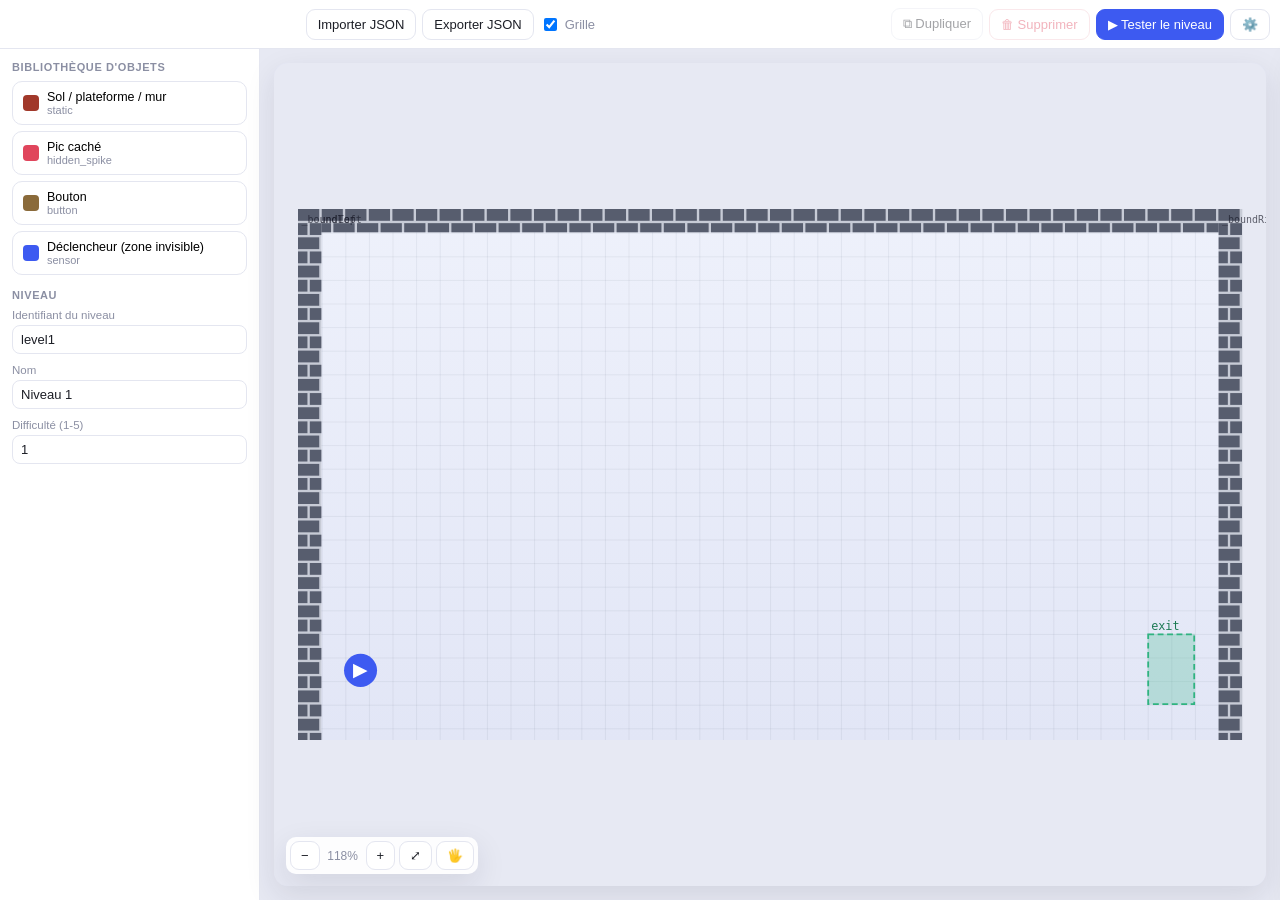
==== index.html @ 9c5c9d7d "deploy: 9 fichier(s) via ship" ====
<!DOCTYPE html>
<html lang="fr">
<head>
<meta charset="UTF-8">
<meta name="viewport" content="width=device-width, initial-scale=1, maximum-scale=1, viewport-fit=cover">
<meta name="theme-color" content="#3d5af1">
<link rel="manifest" href="manifest.json">
<link rel="icon" href="icons/icon-192.png">
<link rel="apple-touch-icon" href="icons/icon-192.png">
<title>Éditeur de niveaux — Chute Libre</title>
<link rel="stylesheet" href="css/style.css">
</head>
<body>
<div id="app">
  <header id="topbar">
    <div class="tgroup">
      <button id="btnTogglePalette" class="tbtn drawerToggle">📦</button>
    </div>
    <div class="tgroup">
      <button id="btnImport" class="tbtn">Importer JSON</button>
      <input id="fileImport" type="file" accept="application/json" hidden>
      <button id="btnExport" class="tbtn">Exporter JSON</button>
      <label class="tcheck"><input id="chkGrid" type="checkbox" checked> Grille</label>
    </div>
    <div class="tgroup">
      <button id="btnDuplicate" class="tbtn" disabled>⧉ Dupliquer</button>
      <button id="btnDelete" class="tbtn danger" disabled>🗑 Supprimer</button>
      <button id="btnPlay" class="tbtn primary">▶ Tester le niveau</button>
      <button id="installBtn" class="tbtn" style="display:none;">⬇ Installer</button>
      <button id="btnToggleInspector" class="tbtn" title="Propriétés">⚙️</button>
    </div>
  </header>

  <div id="workspace">
    <aside id="palette">
      <h3>Bibliothèque d'objets</h3>
      <div id="paletteList"></div>
      <h3>Niveau</h3>
      <div id="levelMeta"></div>
    </aside>

    <main id="canvasArea">
      <div id="canvasWrap">
        <canvas id="editorCanvas"></canvas>
        <div id="playOverlayMsg"></div>
        <label id="showHiddenToggle" class="tcheck"><input id="chkShowHidden" type="checkbox"> Tout voir (éléments cachés)</label>
        <div id="zoomBar">
          <button id="btnZoomOut" class="tbtn">−</button>
          <span id="zoomLabel">100%</span>
          <button id="btnZoomIn" class="tbtn">+</button>
          <button id="btnZoomReset" class="tbtn" title="Ajuster à l'écran">⤢</button>
          <button id="btnPanMode" class="tbtn" title="Déplacer la vue (glisser)">🖐</button>
        </div>
      </div>
    </main>

    <aside id="inspector">
      <div class="inspectorHeader">
        <h3>Propriétés</h3>
        <button id="btnCloseInspector" class="tbtn">✕</button>
      </div>
      <div id="inspectorBody"><p class="empty">Rien n'est sélectionné. Clique un objet sur la scène, ou choisis un élément dans la bibliothèque pour en poser un nouveau.</p></div>
    </aside>
  </div>

  <footer id="playControls">
    <div class="dpad">
      <button id="btnLeft" class="ctrl">◀</button>
      <button id="btnRight" class="ctrl">▶</button>
    </div>
    <button id="btnJump" class="ctrl ctrlJump">⤒</button>
  </footer>
</div>

<script src="js/editor.js"></script>
<script>
if("serviceWorker" in navigator){
  window.addEventListener("load", () => { navigator.serviceWorker.register("service-worker.js").catch(()=>{}); });
}
let __deferredPrompt = null;
const __installBtn = document.getElementById("installBtn");
window.addEventListener("beforeinstallprompt", (e) => {
  e.preventDefault(); __deferredPrompt = e; __installBtn.style.display = "inline-flex";
});
__installBtn.addEventListener("click", async () => {
  if(!__deferredPrompt) return;
  __deferredPrompt.prompt(); await __deferredPrompt.userChoice; __deferredPrompt = null;
  __installBtn.style.display = "none";
});
</script>
</body>
</html>
---- css/style.css ----
:root{
  --bg:#f4f5fb; --panel:#ffffff; --text:#1c1e26; --muted:#8b8fa3;
  --accent:#3d5af1; --accent-2:#2a3fc0; --danger:#e0455c; --ok:#2fb380;
  --border:#e4e6f0; --shadow:0 10px 30px rgba(30,34,60,.10); --mono: ui-monospace,SFMono-Regular,Menlo,Consolas,monospace;
}
*{box-sizing:border-box;}
html,body{height:100%;}
body{
  margin:0; background:var(--bg); color:var(--text);
  font-family:-apple-system,BlinkMacSystemFont,"Segoe UI",Roboto,Helvetica,Arial,sans-serif;
  overscroll-behavior:none; -webkit-tap-highlight-color:transparent;
}
#app{ height:100dvh; display:flex; flex-direction:column; }

/* topbar */
#topbar{
  flex:0 0 auto; display:flex; align-items:center; justify-content:space-between; flex-wrap:wrap;
  gap:8px; padding:8px 10px; background:var(--panel); border-bottom:1px solid var(--border); z-index:20;
}
.tgroup{ display:flex; align-items:center; gap:6px; flex-wrap:wrap; }
.tbtn{
  border:1px solid var(--border); background:#fff; color:var(--text); border-radius:9px;
  padding:7px 11px; font-size:13px; cursor:pointer; white-space:nowrap;
}
.tbtn:active{ background:#eef0fb; }
.tbtn.primary{ background:var(--accent); color:#fff; border-color:var(--accent); }
.tbtn.primary:active{ background:var(--accent-2); }
.tbtn.danger{ color:var(--danger); border-color:#f3c8ce; }
.tbtn:disabled{ opacity:.4; cursor:default; }
select, input[type=text], input[type=number]{
  border:1px solid var(--border); border-radius:8px; padding:6px 8px; font-size:13px; background:#fff; color:var(--text);
}
.tcheck{ display:flex; align-items:center; gap:5px; font-size:13px; color:var(--muted); }

/* workspace : palette | canvas | inspector (l'inspecteur est TOUJOURS un
   panneau flottant qui s'ouvre à la sélection, pas une colonne statique). */
#workspace{ flex:1; display:flex; min-height:0; position:relative; }

#palette{
  width:260px; flex:0 0 auto; background:var(--panel); overflow-y:auto; padding:12px;
  border-right:1px solid var(--border);
}
#inspector{
  position:fixed; top:49px; bottom:0; right:0; width:300px; max-width:86vw; z-index:25;
  background:var(--panel); overflow-y:auto; padding:12px; border-left:1px solid var(--border);
  transform:translateX(105%); transition:transform .18s ease; box-shadow:var(--shadow);
}
#inspector.open{ transform:translateX(0); }
.inspectorHeader{ display:flex; align-items:center; justify-content:space-between; margin-bottom:4px; }
.inspectorHeader h3{ margin:0; }
#btnCloseInspector{ padding:5px 9px; }
#palette h3, #inspector h3{
  font-size:11px; text-transform:uppercase; letter-spacing:.6px; color:var(--muted); margin:14px 0 8px;
}
#palette h3:first-child{ margin-top:0; }

.paletteBtn{
  display:flex; align-items:center; gap:8px; width:100%; text-align:left;
  border:1px solid var(--border); background:#fff; border-radius:10px; padding:8px 10px;
  font-size:12.5px; margin-bottom:6px; cursor:pointer;
}
.paletteBtn:active{ background:#eef0fb; }
.paletteBtn.active{ border-color:var(--accent); background:#eef0ff; }
.paletteBtn .swatch{ width:16px; height:16px; border-radius:4px; flex:0 0 auto; }
.paletteBtn small{ display:block; color:var(--muted); font-size:11px; }

/* mobile drawer toggle for the palette only (inspector is always a drawer) */
.drawerToggle{ display:none; }

#canvasArea{
  flex:1; display:flex; flex-direction:column;
  padding:14px; min-width:0; position:relative; background:#e7e9f3;
}
#canvasWrap{
  position:relative; flex:1; width:100%;
  background:#dfe3f5; border-radius:14px; overflow:hidden; box-shadow:var(--shadow);
}
canvas{ display:block; width:100%; height:100%; touch-action:none; }

#zoomBar{
  position:absolute; left:12px; bottom:12px; display:flex; align-items:center; gap:4px;
  background:rgba(255,255,255,.9); border-radius:10px; padding:4px; box-shadow:var(--shadow);
}
#zoomBar .tbtn{ padding:6px 10px; }
#zoomBar .tbtn.active{ background:var(--accent); color:#fff; border-color:var(--accent); }
#zoomLabel{ font-size:12px; color:var(--muted); min-width:38px; text-align:center; }

/* inspector form */
.field{ margin-bottom:10px; }
.field label{ display:block; font-size:11.5px; color:var(--muted); margin-bottom:4px; }
.field input, .field select, .field textarea{ width:100%; }
.field textarea{ resize:vertical; min-height:50px; font-size:12.5px; }
.row2{ display:grid; grid-template-columns:1fr 1fr; gap:8px; }
.row3{ display:grid; grid-template-columns:1fr 1fr 1fr; gap:8px; }
.checkline{ display:flex; align-items:center; gap:6px; font-size:12.5px; color:var(--text); margin-bottom:8px; }
.sectionBox{ border:1px solid var(--border); border-radius:10px; padding:10px; margin-bottom:12px; background:#fbfbfe; }
.sectionTitle{ font-size:11.5px; font-weight:700; color:var(--accent-2); margin-bottom:8px; text-transform:uppercase; letter-spacing:.4px; }
.thenRow{ border:1px solid var(--border); border-radius:8px; padding:8px; margin-bottom:8px; background:#fff; }
.thenRow .rowTop{ display:flex; justify-content:space-between; align-items:center; margin-bottom:6px; }
.miniBtn{ border:none; background:none; color:var(--danger); font-size:16px; cursor:pointer; line-height:1; padding:0 4px; }
.addBtn{
  width:100%; border:1px dashed var(--border); background:#fff; border-radius:8px; padding:7px;
  font-size:12.5px; color:var(--accent-2); cursor:pointer;
}
.idTag{ font-family:var(--mono); font-size:11.5px; background:#eef0ff; color:var(--accent-2); padding:2px 6px; border-radius:6px; }
.empty{ color:var(--muted); font-size:12.5px; font-style:italic; }
.idWarning{ color:var(--danger); font-size:11px; margin-top:4px; }

/* play mode overlay reuses same canvas; controls bar below like the game */
#playControls{
  display:none; flex:0 0 auto; align-items:center; justify-content:space-between;
  padding:10px 18px calc(10px + env(safe-area-inset-bottom)); background:var(--panel); border-top:1px solid var(--border);
  user-select:none; -webkit-user-select:none; -webkit-touch-callout:none;
}
#playControls.show{ display:flex; }
.ctrl{
  width:64px; height:64px; border-radius:50%; border:none; background:#eef0fb; color:#2a2d3d;
  font-size:26px; display:flex; align-items:center; justify-content:center; box-shadow:0 2px 6px rgba(30,34,60,.10);
  user-select:none; -webkit-user-select:none; -webkit-touch-callout:none; touch-action:none;
}
.ctrl:active{ background:#dde1f7; }
.dpad{ display:flex; gap:14px; }
.ctrlJump{ background:var(--accent); color:#fff; }
#playOverlayMsg{
  position:absolute; left:50%; top:14px; transform:translateX(-50%); background:rgba(20,22,36,.75); color:#fff;
  padding:8px 16px; border-radius:10px; font-size:13px; display:none; max-width:80%; text-align:center;
}
#playOverlayMsg.show{ display:block; }
#showHiddenToggle{
  display:none; position:absolute; right:12px; top:12px; background:rgba(255,255,255,.92);
  padding:6px 10px; border-radius:8px; box-shadow:var(--shadow); font-size:12px; color:var(--text);
}
#showHiddenToggle.show{ display:flex; }

@media (max-width: 900px){
  #palette{
    position:fixed; top:49px; bottom:0; left:0; width:82vw; max-width:320px; z-index:25;
    transform:translateX(-105%); transition:transform .2s ease; box-shadow:var(--shadow);
  }
  #palette.open{ transform:translateX(0); }
  .drawerToggle{ display:inline-flex; }
}
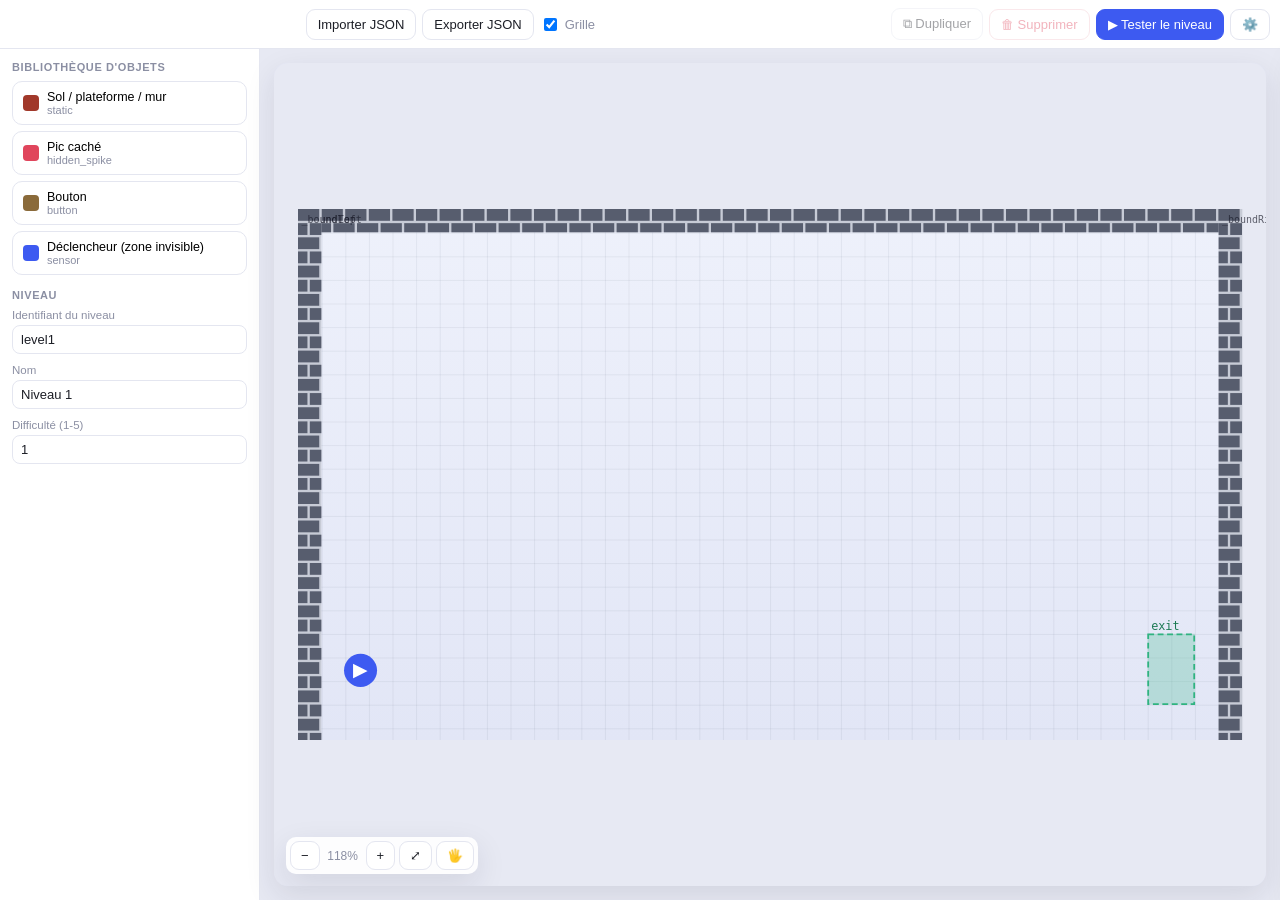
==== commit aabc97fc: "deploy: 9 fichier(s) via ship" ====
--- a/index.html
+++ b/index.html
@@ -76,6 +76,14 @@
 <script>
 if("serviceWorker" in navigator){
   window.addEventListener("load", () => { navigator.serviceWorker.register("service-worker.js").catch(()=>{}); });
+  /* Dès qu'une nouvelle version du service worker prend le relais (après
+     un déploiement), on recharge une fois automatiquement. */
+  let __swRefreshing = false;
+  navigator.serviceWorker.addEventListener("controllerchange", () => {
+    if(__swRefreshing) return;
+    __swRefreshing = true;
+    window.location.reload();
+  });
 }
 let __deferredPrompt = null;
 const __installBtn = document.getElementById("installBtn");
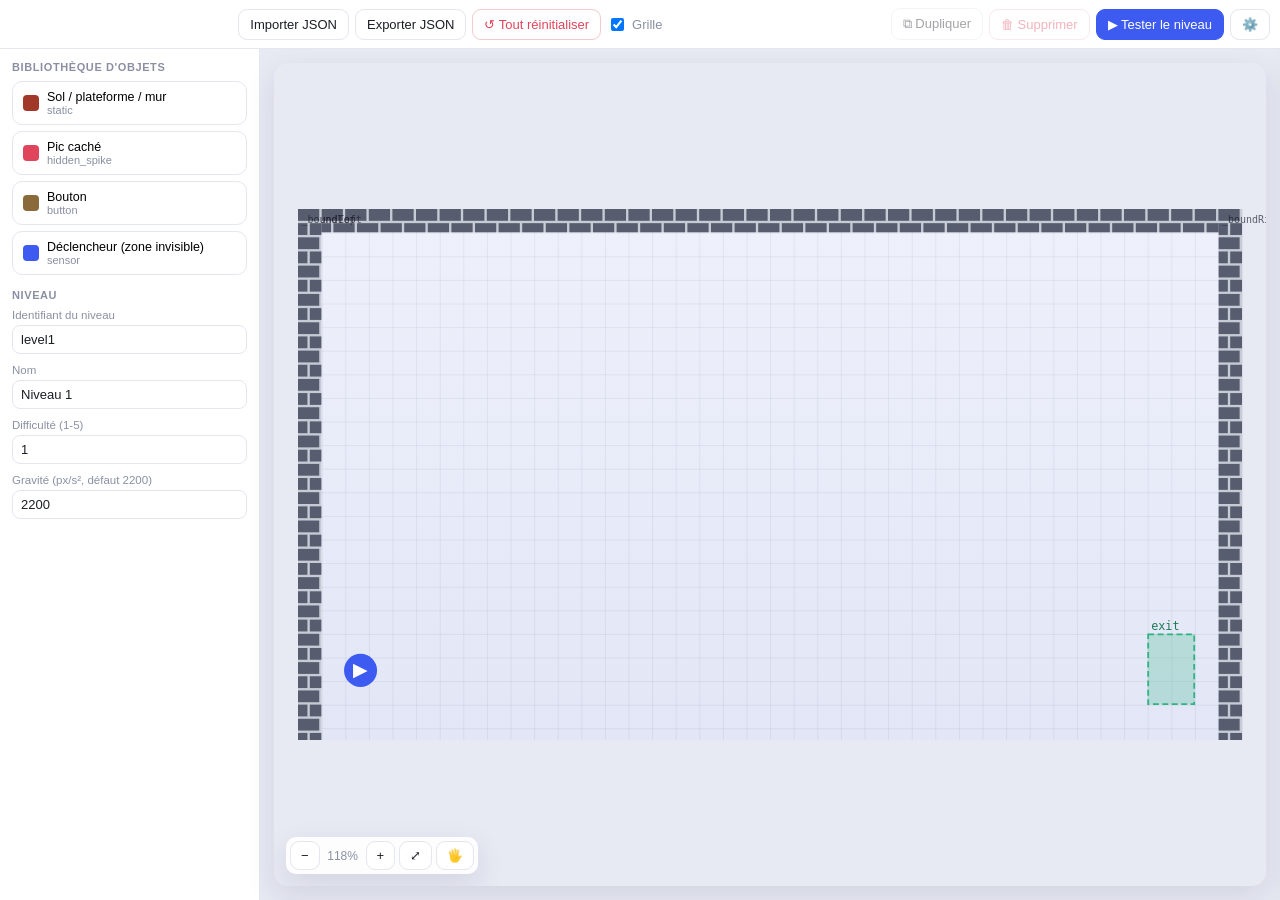
==== commit 90633f0c: "deploy: 9 fichier(s) via ship" ====
--- a/index.html
+++ b/index.html
@@ -20,6 +20,7 @@
       <button id="btnImport" class="tbtn">Importer JSON</button>
       <input id="fileImport" type="file" accept="application/json" hidden>
       <button id="btnExport" class="tbtn">Exporter JSON</button>
+      <button id="btnResetLevel" class="tbtn danger">↺ Tout réinitialiser</button>
       <label class="tcheck"><input id="chkGrid" type="checkbox" checked> Grille</label>
     </div>
     <div class="tgroup">
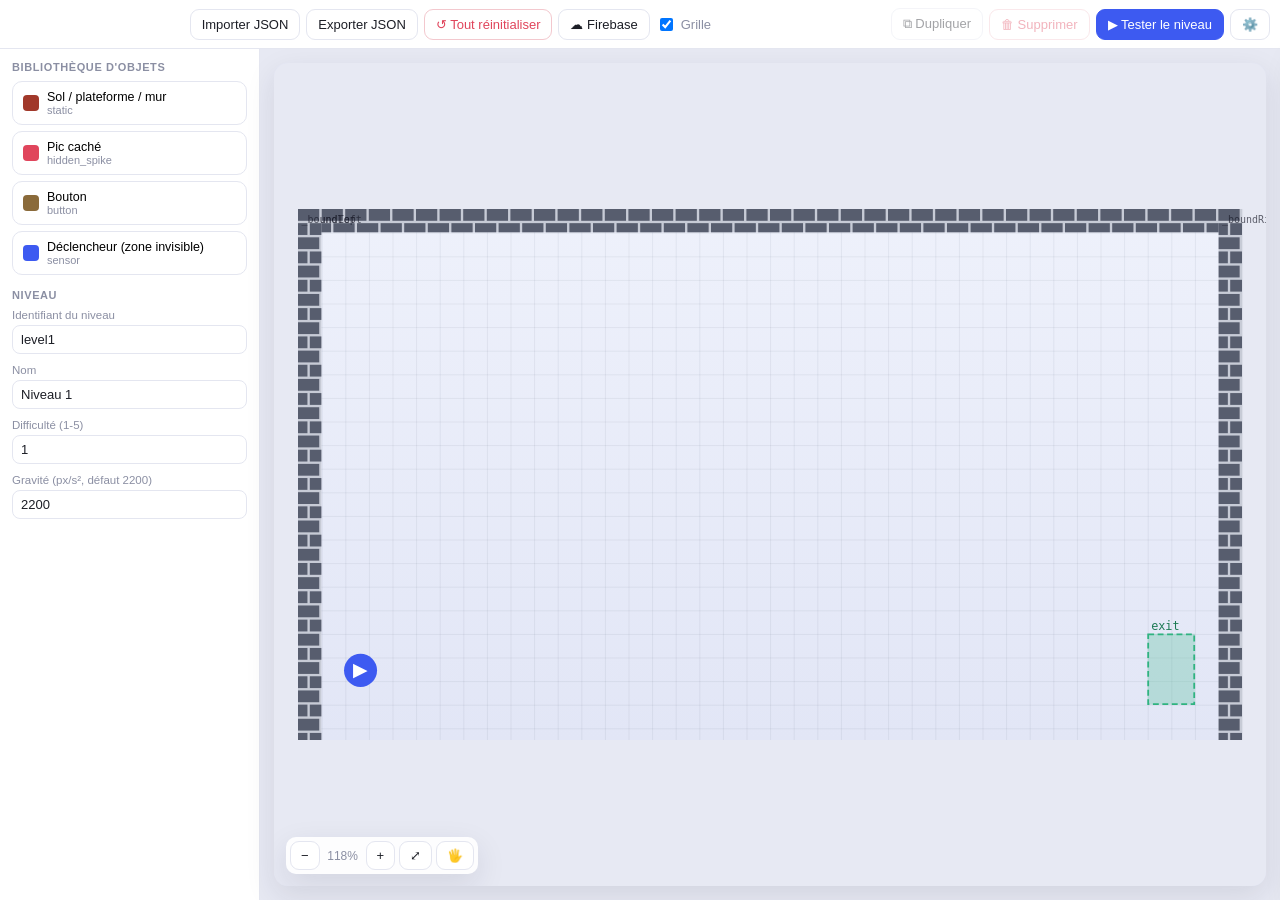
==== commit 709b62dd: "deploy: 11 fichier(s) via ship" ====
--- a/index.html
+++ b/index.html
@@ -21,6 +21,7 @@
       <input id="fileImport" type="file" accept="application/json" hidden>
       <button id="btnExport" class="tbtn">Exporter JSON</button>
       <button id="btnResetLevel" class="tbtn danger">↺ Tout réinitialiser</button>
+      <button id="btnFirebase" class="tbtn">☁ Firebase</button>
       <label class="tcheck"><input id="chkGrid" type="checkbox" checked> Grille</label>
     </div>
     <div class="tgroup">
@@ -73,6 +74,50 @@
   </footer>
 </div>
 
+<div id="fbBackdrop" class="modalBackdrop"></div>
+<div id="fbModal" class="modal">
+  <div class="modalHeader">
+    <div class="modalTabs">
+      <button id="fbTabLoadSave" class="modalTab active" type="button">Charger / Sauvegarder</button>
+      <button id="fbTabSettings" class="modalTab" type="button">Paramètres</button>
+    </div>
+    <button id="fbModalClose" class="tbtn">✕</button>
+  </div>
+
+  <div id="fbPanelLoadSave" class="modalPanel">
+    <h4>Sauvegarder le niveau actuel</h4>
+    <div class="field">
+      <label>Statut</label>
+      <select id="fbStatusSelect">
+        <option value="PRODUCTION">PRODUCTION — pas encore proposé dans le jeu</option>
+        <option value="FINAL">FINAL — jouable dans le jeu</option>
+      </select>
+    </div>
+    <button id="fbSaveBtn" class="tbtn primary" style="width:100%;">☁ Sauvegarder sur Firebase</button>
+    <div id="fbSaveStatus" class="fbStatusMsg"></div>
+
+    <h4>Niveaux sur Firebase</h4>
+    <button id="fbRefreshBtn" class="tbtn" style="width:100%;">↻ Actualiser la liste</button>
+    <div id="fbLevelList"></div>
+  </div>
+
+  <div id="fbPanelSettings" class="modalPanel" style="display:none;">
+    <p class="hint">Ces valeurs sont enregistrées dans ce navigateur. Le fichier <code>js/firebase-config.js</code> fournit les valeurs par défaut du site (à remplir une fois avant de déployer).</p>
+    <div class="field">
+      <label>URL de la base de données (databaseURL)</label>
+      <input id="fbDatabaseUrl" type="text" placeholder="https://xxxx-default-rtdb.firebaseio.com">
+    </div>
+    <div class="field">
+      <label>Jeton d'authentification (optionnel)</label>
+      <input id="fbAuthToken" type="text" placeholder="laisser vide si accès public">
+    </div>
+    <button id="fbSaveSettingsBtn" class="tbtn primary" style="width:100%;">Enregistrer</button>
+    <div id="fbSettingsStatus" class="fbStatusMsg"></div>
+  </div>
+</div>
+
+<script src="js/firebase-config.js"></script>
+<script src="js/firebase-rest.js"></script>
 <script src="js/editor.js"></script>
 <script>
 if("serviceWorker" in navigator){
--- a/css/style.css
+++ b/css/style.css
@@ -139,4 +139,43 @@
   }
   #palette.open{ transform:translateX(0); }
   .drawerToggle{ display:inline-flex; }
-}+}
+
+/* ---------------------------- Modale (Firebase) ---------------------------- */
+.modalBackdrop{
+  display:none; position:fixed; inset:0; background:rgba(15,17,30,.45); z-index:60;
+}
+.modalBackdrop.show{ display:block; }
+.modal{
+  display:none; position:fixed; top:50%; left:50%; transform:translate(-50%,-50%);
+  width:420px; max-width:92vw; max-height:84vh; overflow-y:auto; background:var(--panel);
+  border-radius:14px; box-shadow:var(--shadow); z-index:61; padding:0;
+}
+.modal.show{ display:block; }
+.modalHeader{
+  display:flex; align-items:center; justify-content:space-between; padding:10px 12px;
+  border-bottom:1px solid var(--border); position:sticky; top:0; background:var(--panel); z-index:1;
+}
+.modalTabs{ display:flex; gap:6px; }
+.modalTab{
+  border:1px solid var(--border); background:#fff; color:var(--muted); border-radius:8px;
+  padding:7px 11px; font-size:12.5px; cursor:pointer;
+}
+.modalTab.active{ border-color:var(--accent); color:var(--accent-2); background:#eef0ff; font-weight:600; }
+.modalPanel{ padding:14px; }
+.modalPanel h4{ font-size:12px; text-transform:uppercase; letter-spacing:.5px; color:var(--muted); margin:16px 0 8px; }
+.modalPanel h4:first-child{ margin-top:0; }
+.fbStatusMsg{ font-size:12.5px; margin-top:8px; min-height:1em; }
+.fbStatusMsg.error{ color:var(--danger); }
+.fbStatusMsg.ok{ color:var(--ok); }
+.fbLevelRow{
+  display:flex; align-items:center; justify-content:space-between; gap:8px; padding:9px 10px;
+  border:1px solid var(--border); border-radius:10px; margin-top:8px;
+}
+.fbLevelRow .fbName{ font-weight:600; font-size:13px; }
+.fbLevelRow .fbMeta{ font-size:11px; color:var(--muted); }
+.fbBadge{
+  font-size:10.5px; font-weight:700; padding:2px 7px; border-radius:6px; letter-spacing:.3px;
+}
+.fbBadge.FINAL{ background:#e3f7ee; color:#1d7a54; }
+.fbBadge.PRODUCTION{ background:#fdf1dc; color:#946213; }
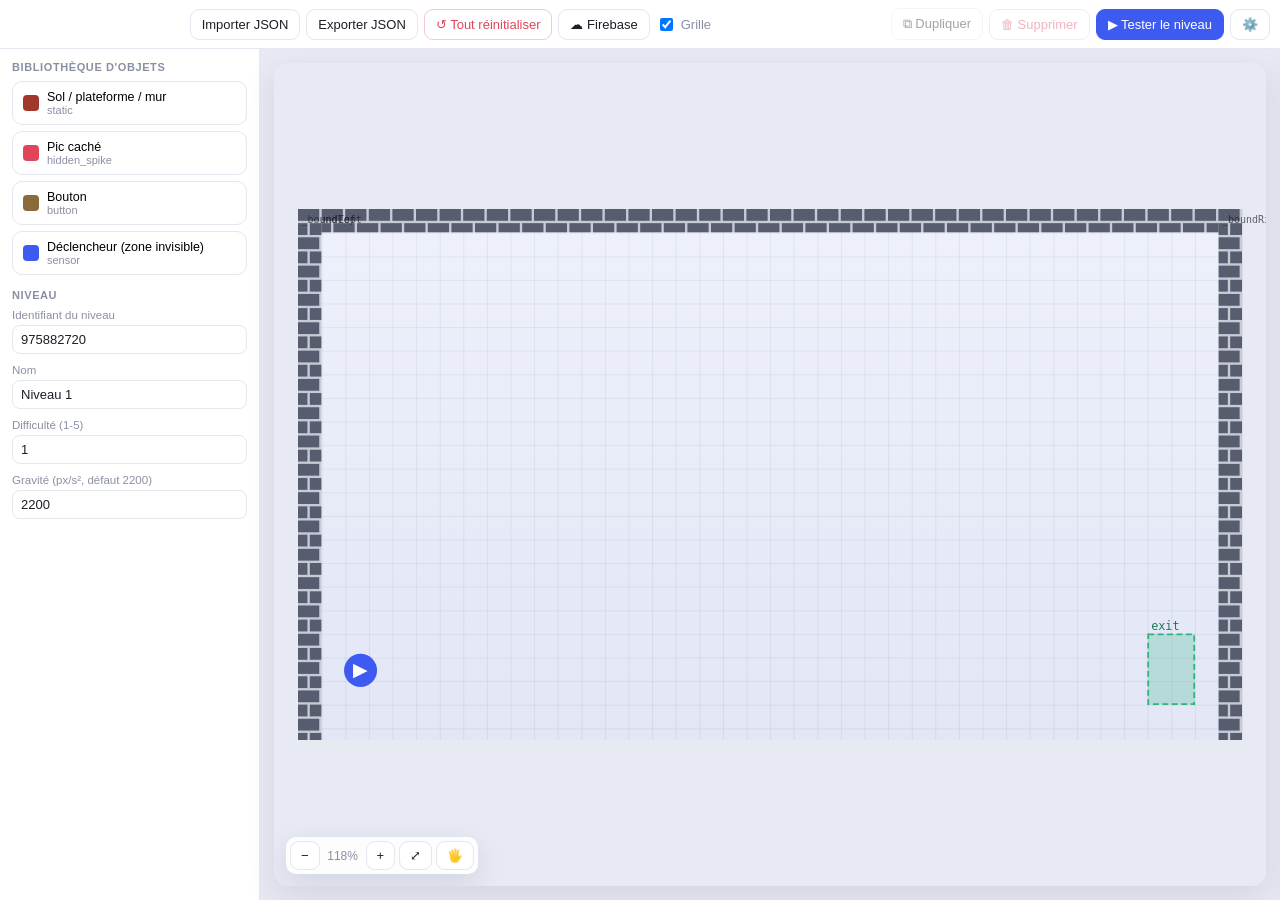
==== commit 9fe92135: "deploy: 17 fichier(s) via ship" ====
--- a/index.html
+++ b/index.html
@@ -77,10 +77,7 @@
 <div id="fbBackdrop" class="modalBackdrop"></div>
 <div id="fbModal" class="modal">
   <div class="modalHeader">
-    <div class="modalTabs">
-      <button id="fbTabLoadSave" class="modalTab active" type="button">Charger / Sauvegarder</button>
-      <button id="fbTabSettings" class="modalTab" type="button">Paramètres</button>
-    </div>
+    <h3 style="margin:0;font-size:14px;">☁ Firebase</h3>
     <button id="fbModalClose" class="tbtn">✕</button>
   </div>
 
@@ -99,20 +96,6 @@
     <h4>Niveaux sur Firebase</h4>
     <button id="fbRefreshBtn" class="tbtn" style="width:100%;">↻ Actualiser la liste</button>
     <div id="fbLevelList"></div>
-  </div>
-
-  <div id="fbPanelSettings" class="modalPanel" style="display:none;">
-    <p class="hint">Ces valeurs sont enregistrées dans ce navigateur. Le fichier <code>js/firebase-config.js</code> fournit les valeurs par défaut du site (à remplir une fois avant de déployer).</p>
-    <div class="field">
-      <label>URL de la base de données (databaseURL)</label>
-      <input id="fbDatabaseUrl" type="text" placeholder="https://xxxx-default-rtdb.firebaseio.com">
-    </div>
-    <div class="field">
-      <label>Jeton d'authentification (optionnel)</label>
-      <input id="fbAuthToken" type="text" placeholder="laisser vide si accès public">
-    </div>
-    <button id="fbSaveSettingsBtn" class="tbtn primary" style="width:100%;">Enregistrer</button>
-    <div id="fbSettingsStatus" class="fbStatusMsg"></div>
   </div>
 </div>
 
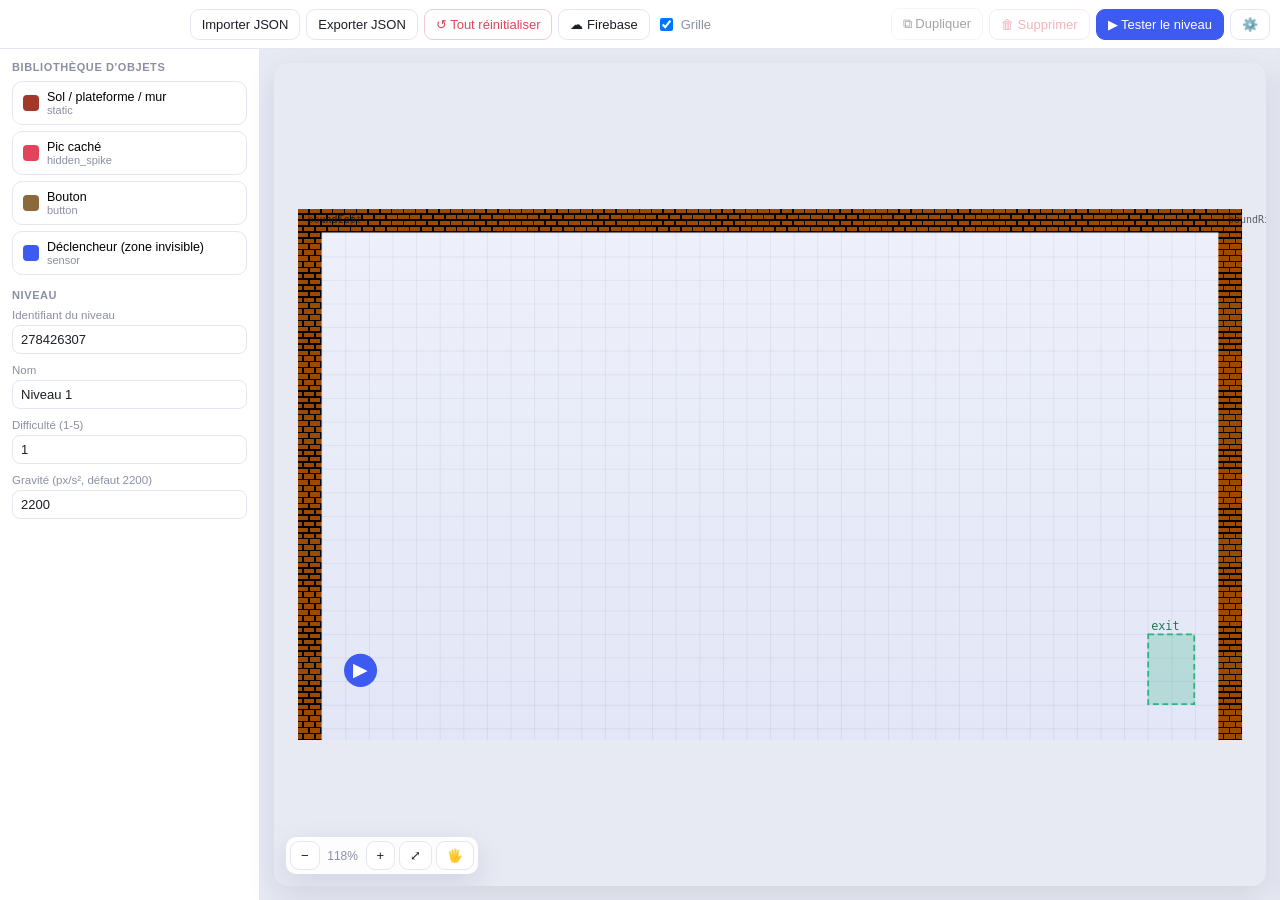
==== commit b8fb093f: "deploy: 29 fichier(s) via ship" ====
--- a/index.html
+++ b/index.html
@@ -101,6 +101,7 @@
 
 <script src="js/firebase-config.js"></script>
 <script src="js/firebase-rest.js"></script>
+<script src="js/sprites.js"></script>
 <script src="js/editor.js"></script>
 <script>
 if("serviceWorker" in navigator){
--- a/css/style.css
+++ b/css/style.css
@@ -132,7 +132,7 @@
 }
 #showHiddenToggle.show{ display:flex; }
 
-@media (max-width: 900px){
+@media (max-width: 900px) and (orientation: portrait), (max-width: 700px) and (orientation: landscape){
   #palette{
     position:fixed; top:49px; bottom:0; left:0; width:82vw; max-width:320px; z-index:25;
     transform:translateX(-105%); transition:transform .2s ease; box-shadow:var(--shadow);
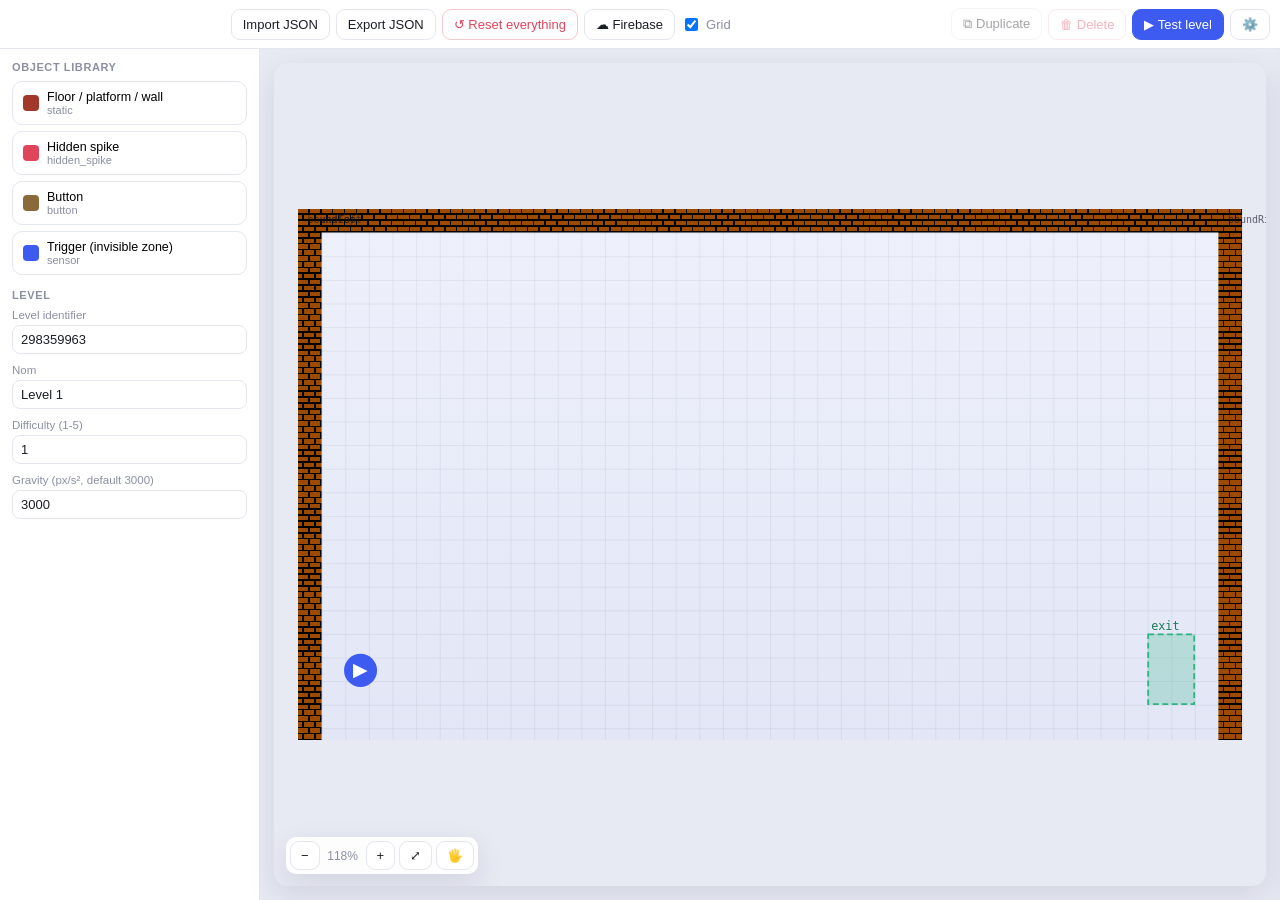
==== commit db624fc2: "deploy: 32 fichier(s) via ship" ====
--- a/index.html
+++ b/index.html
@@ -1,5 +1,5 @@
 <!DOCTYPE html>
-<html lang="fr">
+<html lang="en">
 <head>
 <meta charset="UTF-8">
 <meta name="viewport" content="width=device-width, initial-scale=1, maximum-scale=1, viewport-fit=cover">
@@ -7,7 +7,7 @@
 <link rel="manifest" href="manifest.json">
 <link rel="icon" href="icons/icon-192.png">
 <link rel="apple-touch-icon" href="icons/icon-192.png">
-<title>Éditeur de niveaux — Chute Libre</title>
+<title>Level Editor — Free Fall</title>
 <link rel="stylesheet" href="css/style.css">
 </head>
 <body>
@@ -17,51 +17,50 @@
       <button id="btnTogglePalette" class="tbtn drawerToggle">📦</button>
     </div>
     <div class="tgroup">
-      <button id="btnImport" class="tbtn">Importer JSON</button>
+      <button id="btnImport" class="tbtn">Import JSON</button>
       <input id="fileImport" type="file" accept="application/json" hidden>
-      <button id="btnExport" class="tbtn">Exporter JSON</button>
-      <button id="btnResetLevel" class="tbtn danger">↺ Tout réinitialiser</button>
+      <button id="btnExport" class="tbtn">Export JSON</button>
+      <button id="btnResetLevel" class="tbtn danger">↺ Reset everything</button>
       <button id="btnFirebase" class="tbtn">☁ Firebase</button>
-      <label class="tcheck"><input id="chkGrid" type="checkbox" checked> Grille</label>
+      <label class="tcheck"><input id="chkGrid" type="checkbox" checked> Grid</label>
     </div>
     <div class="tgroup">
-      <button id="btnDuplicate" class="tbtn" disabled>⧉ Dupliquer</button>
-      <button id="btnDelete" class="tbtn danger" disabled>🗑 Supprimer</button>
-      <button id="btnPlay" class="tbtn primary">▶ Tester le niveau</button>
-      <button id="installBtn" class="tbtn" style="display:none;">⬇ Installer</button>
-      <button id="btnToggleInspector" class="tbtn" title="Propriétés">⚙️</button>
+      <button id="btnDuplicate" class="tbtn" disabled>⧉ Duplicate</button>
+      <button id="btnDelete" class="tbtn danger" disabled>🗑 Delete</button>
+      <button id="btnPlay" class="tbtn primary">▶ Test level</button>
+      <button id="installBtn" class="tbtn" style="display:none;">⬇ Install</button>
+      <button id="btnToggleInspector" class="tbtn" title="Properties">⚙️</button>
     </div>
   </header>
 
   <div id="workspace">
     <aside id="palette">
-      <h3>Bibliothèque d'objets</h3>
+      <h3>Object library</h3>
       <div id="paletteList"></div>
-      <h3>Niveau</h3>
+      <h3>Level</h3>
       <div id="levelMeta"></div>
     </aside>
 
     <main id="canvasArea">
       <div id="canvasWrap">
         <canvas id="editorCanvas"></canvas>
-        <div id="playOverlayMsg"></div>
-        <label id="showHiddenToggle" class="tcheck"><input id="chkShowHidden" type="checkbox"> Tout voir (éléments cachés)</label>
+        <label id="showHiddenToggle" class="tcheck"><input id="chkShowHidden" type="checkbox"> Show all (hidden items)</label>
         <div id="zoomBar">
           <button id="btnZoomOut" class="tbtn">−</button>
           <span id="zoomLabel">100%</span>
           <button id="btnZoomIn" class="tbtn">+</button>
-          <button id="btnZoomReset" class="tbtn" title="Ajuster à l'écran">⤢</button>
-          <button id="btnPanMode" class="tbtn" title="Déplacer la vue (glisser)">🖐</button>
+          <button id="btnZoomReset" class="tbtn" title="Fit to screen">⤢</button>
+          <button id="btnPanMode" class="tbtn" title="Pan view (drag)">🖐</button>
         </div>
       </div>
     </main>
 
     <aside id="inspector">
       <div class="inspectorHeader">
-        <h3>Propriétés</h3>
+        <h3>Properties</h3>
         <button id="btnCloseInspector" class="tbtn">✕</button>
       </div>
-      <div id="inspectorBody"><p class="empty">Rien n'est sélectionné. Clique un objet sur la scène, ou choisis un élément dans la bibliothèque pour en poser un nouveau.</p></div>
+      <div id="inspectorBody"><p class="empty">Nothing selected. Click an object on the stage, or pick an item from the library to place a new one.</p></div>
     </aside>
   </div>
 
@@ -77,25 +76,35 @@
 <div id="fbBackdrop" class="modalBackdrop"></div>
 <div id="fbModal" class="modal">
   <div class="modalHeader">
-    <h3 style="margin:0;font-size:14px;">☁ Firebase</h3>
+    <div class="modalTabs">
+      <button id="fbTabLoadSave" class="modalTab active" type="button">Load / Save</button>
+      <button id="fbTabManage" class="modalTab" type="button">Organize</button>
+    </div>
     <button id="fbModalClose" class="tbtn">✕</button>
   </div>
 
   <div id="fbPanelLoadSave" class="modalPanel">
-    <h4>Sauvegarder le niveau actuel</h4>
+    <h4>Save current level</h4>
     <div class="field">
-      <label>Statut</label>
+      <label>Status</label>
       <select id="fbStatusSelect">
-        <option value="PRODUCTION">PRODUCTION — pas encore proposé dans le jeu</option>
-        <option value="FINAL">FINAL — jouable dans le jeu</option>
+        <option value="PRODUCTION">PRODUCTION — not yet available in-game</option>
+        <option value="FINAL">FINAL — playable in-game</option>
       </select>
     </div>
-    <button id="fbSaveBtn" class="tbtn primary" style="width:100%;">☁ Sauvegarder sur Firebase</button>
+    <button id="fbSaveBtn" class="tbtn primary" style="width:100%;">☁ Save to Firebase</button>
     <div id="fbSaveStatus" class="fbStatusMsg"></div>
 
-    <h4>Niveaux sur Firebase</h4>
-    <button id="fbRefreshBtn" class="tbtn" style="width:100%;">↻ Actualiser la liste</button>
+    <h4>Levels on Firebase</h4>
+    <button id="fbRefreshBtn" class="tbtn" style="width:100%;">↻ Refresh list</button>
     <div id="fbLevelList"></div>
+  </div>
+
+  <div id="fbPanelManage" class="modalPanel" style="display:none;">
+    <p class="hint">Edit the order (used to sequence levels in-game), rename, or delete levels stored on Firebase. Changes are applied when you click "Save changes" on each row.</p>
+    <button id="fbManageRefresh" class="tbtn" style="width:100%;">↻ Refresh list</button>
+    <div id="fbManageList"></div>
+    <div id="fbManageStatus" class="fbStatusMsg"></div>
   </div>
 </div>
 
@@ -106,8 +115,8 @@
 <script>
 if("serviceWorker" in navigator){
   window.addEventListener("load", () => { navigator.serviceWorker.register("service-worker.js").catch(()=>{}); });
-  /* Dès qu'une nouvelle version du service worker prend le relais (après
-     un déploiement), on recharge une fois automatiquement. */
+  /* As soon as a new service worker version takes over (after a
+     deployment), the page reloads once automatically. */
   let __swRefreshing = false;
   navigator.serviceWorker.addEventListener("controllerchange", () => {
     if(__swRefreshing) return;
--- a/css/style.css
+++ b/css/style.css
@@ -32,8 +32,8 @@
 }
 .tcheck{ display:flex; align-items:center; gap:5px; font-size:13px; color:var(--muted); }
 
-/* workspace : palette | canvas | inspector (l'inspecteur est TOUJOURS un
-   panneau flottant qui s'ouvre à la sélection, pas une colonne statique). */
+/* workspace: palette | canvas | inspector (the inspector is ALWAYS a
+   floating panel that opens on selection, not a static column). */
 #workspace{ flex:1; display:flex; min-height:0; position:relative; }
 
 #palette{
@@ -121,11 +121,6 @@
 .ctrl:active{ background:#dde1f7; }
 .dpad{ display:flex; gap:14px; }
 .ctrlJump{ background:var(--accent); color:#fff; }
-#playOverlayMsg{
-  position:absolute; left:50%; top:14px; transform:translateX(-50%); background:rgba(20,22,36,.75); color:#fff;
-  padding:8px 16px; border-radius:10px; font-size:13px; display:none; max-width:80%; text-align:center;
-}
-#playOverlayMsg.show{ display:block; }
 #showHiddenToggle{
   display:none; position:absolute; right:12px; top:12px; background:rgba(255,255,255,.92);
   padding:6px 10px; border-radius:8px; box-shadow:var(--shadow); font-size:12px; color:var(--text);
@@ -178,4 +173,18 @@
   font-size:10.5px; font-weight:700; padding:2px 7px; border-radius:6px; letter-spacing:.3px;
 }
 .fbBadge.FINAL{ background:#e3f7ee; color:#1d7a54; }
-.fbBadge.PRODUCTION{ background:#fdf1dc; color:#946213; }+.fbBadge.PRODUCTION{ background:#fdf1dc; color:#946213; }
+
+.fbManageRow{
+  border:1px solid var(--border); border-radius:10px; margin-top:8px; padding:9px 10px;
+}
+.fbManageRow .fbManageTop{ display:flex; align-items:center; gap:8px; margin-bottom:6px; }
+.fbManageRow .fbManageId{ font-size:10.5px; color:var(--muted); flex:1; }
+.fbManageRow .fbOrderInput{
+  width:52px; border:1px solid var(--border); border-radius:8px; padding:5px 6px; font-size:12.5px; text-align:center;
+}
+.fbManageRow .fbNameInput{
+  flex:1; border:1px solid var(--border); border-radius:8px; padding:6px 8px; font-size:13px;
+}
+.fbManageRow .fbManageActions{ display:flex; gap:6px; margin-top:6px; }
+.fbManageRow .fbManageActions .tbtn{ flex:1; font-size:12px; padding:6px 8px; }
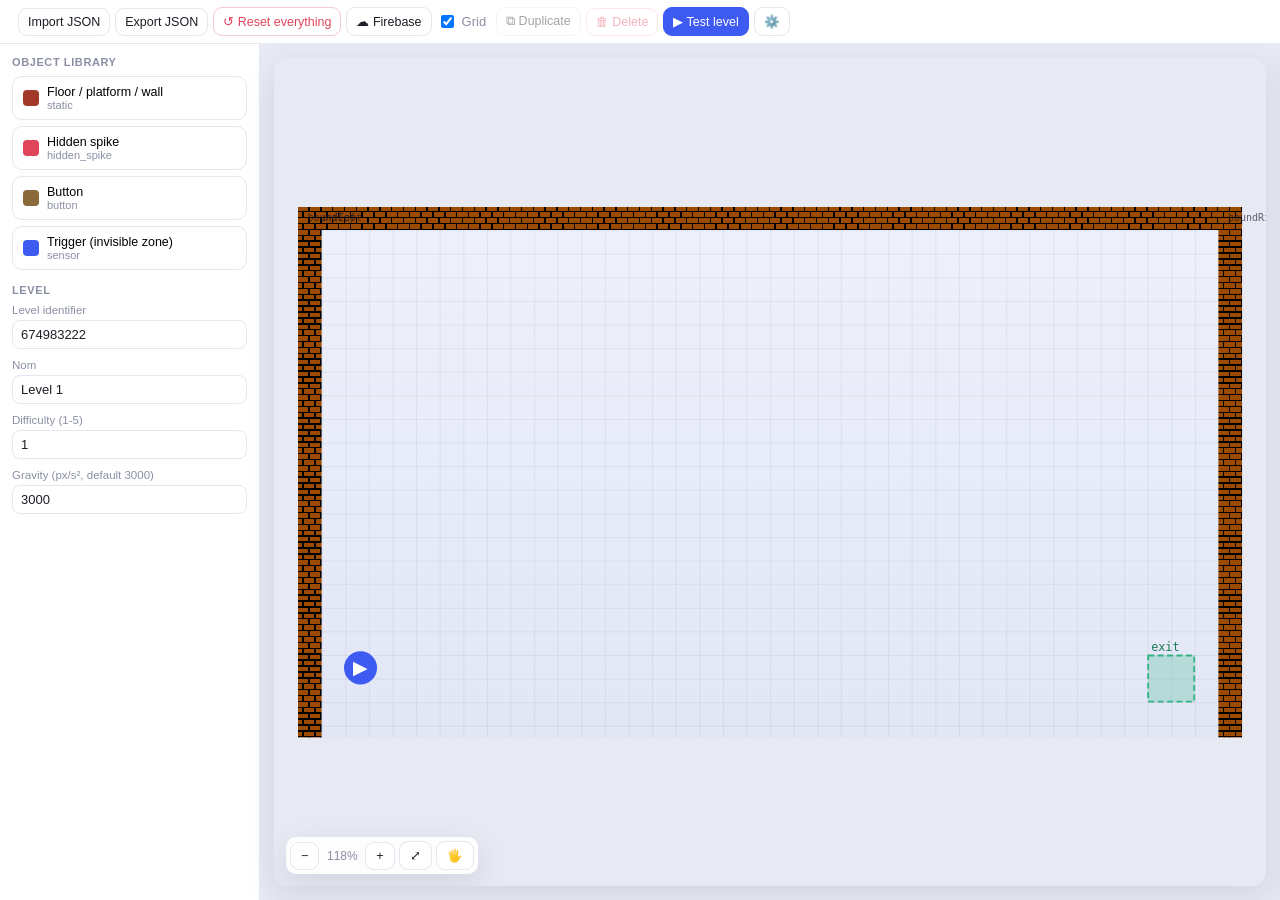
==== commit 2dd4ce5f: "deploy: 32 fichier(s) via ship" ====
--- a/index.html
+++ b/index.html
@@ -44,6 +44,7 @@
     <main id="canvasArea">
       <div id="canvasWrap">
         <canvas id="editorCanvas"></canvas>
+        <button id="btnExitPlay" class="tbtn" aria-label="Stop testing">✕</button>
         <label id="showHiddenToggle" class="tcheck"><input id="chkShowHidden" type="checkbox"> Show all (hidden items)</label>
         <div id="zoomBar">
           <button id="btnZoomOut" class="tbtn">−</button>
--- a/css/style.css
+++ b/css/style.css
@@ -12,15 +12,21 @@
 }
 #app{ height:100dvh; display:flex; flex-direction:column; }
 
-/* topbar */
+/* topbar — ALWAYS a single row, regardless of portrait/landscape or
+   screen width: wrapping to a second line (the previous behavior) left
+   big empty gaps from justify-content:space-between spreading the three
+   groups apart once they no longer fit one row. If the buttons genuinely
+   don't fit, the bar scrolls horizontally instead of wrapping. */
 #topbar{
-  flex:0 0 auto; display:flex; align-items:center; justify-content:space-between; flex-wrap:wrap;
-  gap:8px; padding:8px 10px; background:var(--panel); border-bottom:1px solid var(--border); z-index:20;
-}
-.tgroup{ display:flex; align-items:center; gap:6px; flex-wrap:wrap; }
+  flex:0 0 auto; display:flex; align-items:center; flex-wrap:nowrap;
+  gap:6px; padding:7px 8px; background:var(--panel); border-bottom:1px solid var(--border); z-index:20;
+  overflow-x:auto; overflow-y:hidden; -webkit-overflow-scrolling:touch;
+}
+.tgroup{ display:flex; align-items:center; gap:5px; flex-wrap:nowrap; flex:0 0 auto; }
+.tgroup + .tgroup{ margin-left:4px; }
 .tbtn{
   border:1px solid var(--border); background:#fff; color:var(--text); border-radius:9px;
-  padding:7px 11px; font-size:13px; cursor:pointer; white-space:nowrap;
+  padding:6px 9px; font-size:12.5px; cursor:pointer; white-space:nowrap; flex:0 0 auto;
 }
 .tbtn:active{ background:#eef0fb; }
 .tbtn.primary{ background:var(--accent); color:#fff; border-color:var(--accent); }
@@ -30,7 +36,7 @@
 select, input[type=text], input[type=number]{
   border:1px solid var(--border); border-radius:8px; padding:6px 8px; font-size:13px; background:#fff; color:var(--text);
 }
-.tcheck{ display:flex; align-items:center; gap:5px; font-size:13px; color:var(--muted); }
+.tcheck{ display:flex; align-items:center; gap:5px; font-size:13px; color:var(--muted); flex:0 0 auto; white-space:nowrap; }
 
 /* workspace: palette | canvas | inspector (the inspector is ALWAYS a
    floating panel that opens on selection, not a static column). */
@@ -76,6 +82,18 @@
   background:#dfe3f5; border-radius:14px; overflow:hidden; box-shadow:var(--shadow);
 }
 canvas{ display:block; width:100%; height:100%; touch-action:none; }
+
+/* Test mode: the top bar disappears entirely to maximize the play area —
+   only a small floating "✕" over the canvas lets you stop testing. */
+body.play-mode #topbar{ display:none; }
+#btnExitPlay{
+  display:none; position:absolute; top:10px; right:10px; z-index:15;
+  width:36px; height:36px; padding:0; border-radius:10px; border:none;
+  background:rgba(20,22,36,.55); color:#fff; font-size:16px;
+  align-items:center; justify-content:center;
+}
+body.play-mode #btnExitPlay{ display:flex; }
+#btnExitPlay:active{ background:rgba(20,22,36,.75); }
 
 #zoomBar{
   position:absolute; left:12px; bottom:12px; display:flex; align-items:center; gap:4px;
